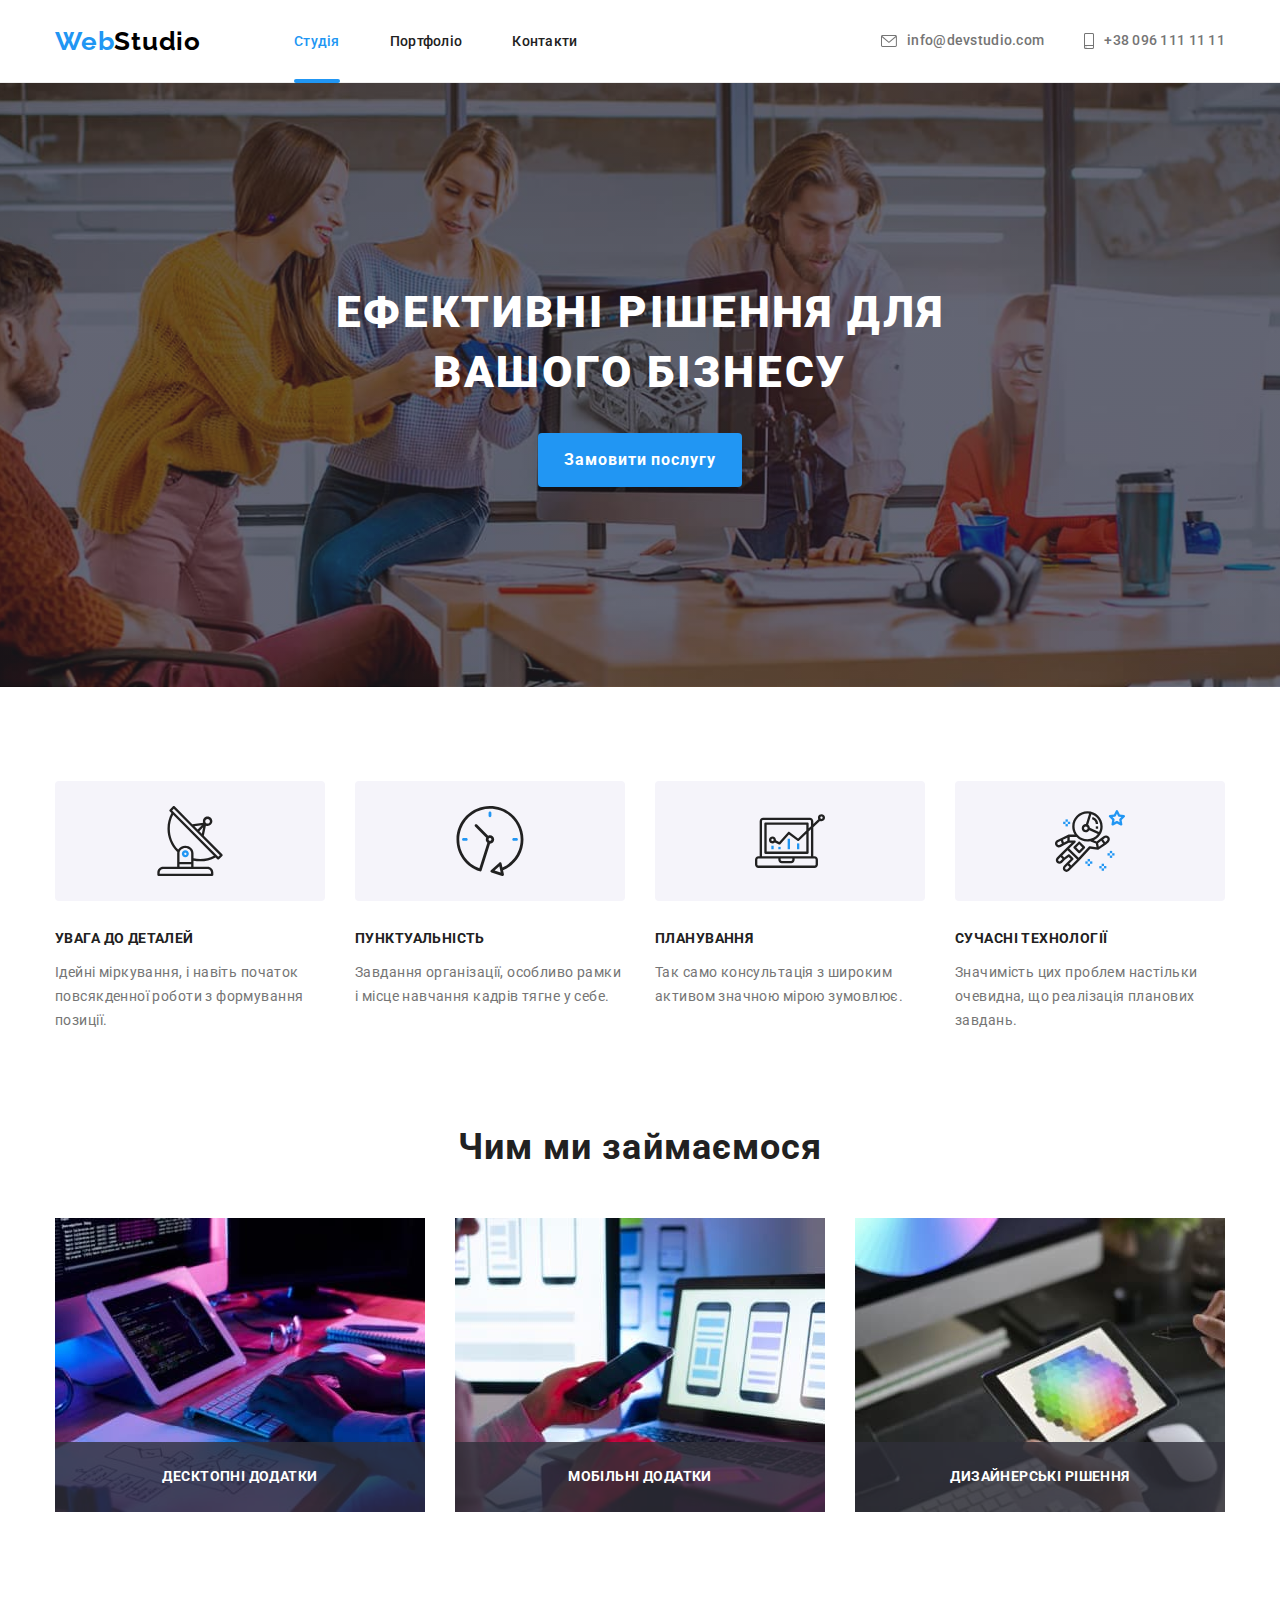
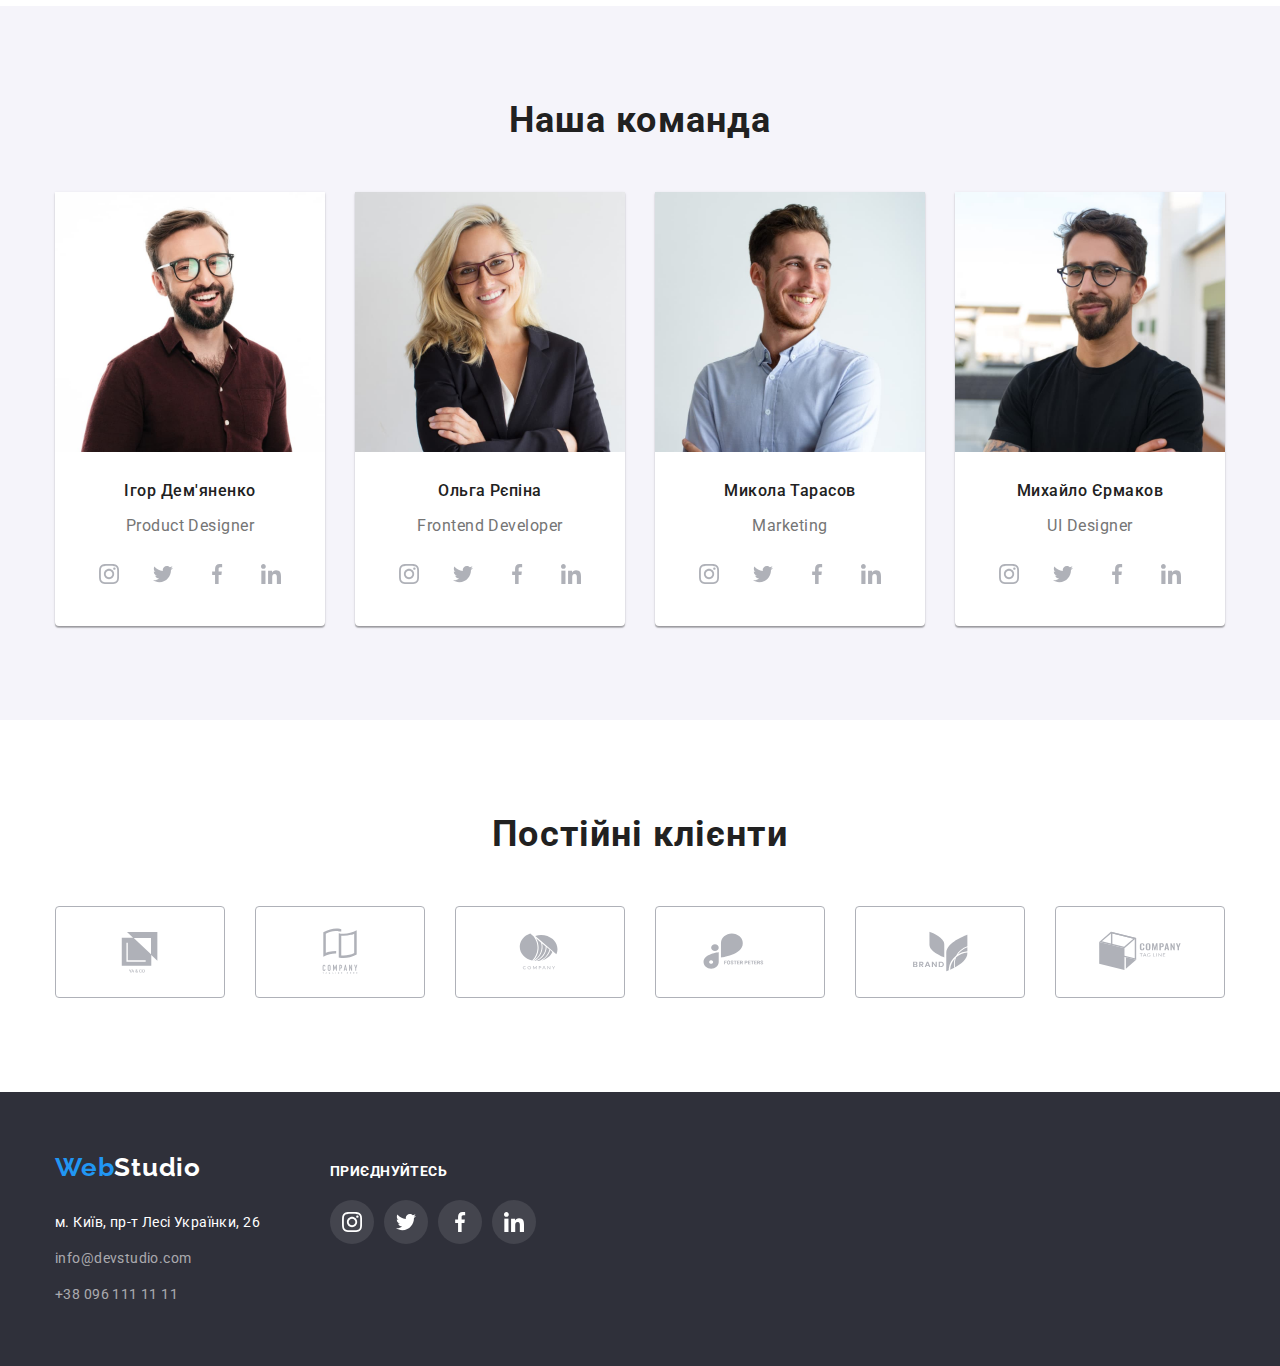
==== index.html @ 1faed6b5 "Initial commit" ====
<!DOCTYPE html>
<html lang="uk">
  <head>
    <meta charset="UTF-8" />
    <meta http-equiv="X-UA-Compatible" content="IE=edge" />
    <meta name="viewport" content="width=device-width, initial-scale=1.0" />
    <title>WebStudio</title>
    <link
      href="https://fonts.googleapis.com/css2?family=Raleway:wght@700&family=Roboto:wght@400;500;700;900&display=swap"
      rel="stylesheet"
    />
    <link
      rel="stylesheet"
      href="https://cdnjs.cloudflare.com/ajax/libs/modern-normalize/1.1.0/modern-normalize.min.css"
    />
    <link rel="stylesheet" href="./css/styles.css" />
  </head>
  <body>
    <!-- Logo -->
    <header class="header">
      <div class="container container-header">
        <a href="./index.html" class="logo-header"
          ><span class="logo-part-header">Web</span>Studio</a
        >
        <nav>
          <ul class="nav-list">
            <li class="nav-item">
              <a class="nav-list-link-current" href="./index.html">Студія</a>
            </li>
            <li class="nav-item">
              <a class="nav-list-link" href="./portfolio.html">Портфоліо</a>
            </li>
            <li class="nav-item">
              <a class="nav-list-link" href="/">Контакти</a>
            </li>
          </ul>
        </nav>
        <ul class="contact-list">
          <li class="contact-address">
            <a href="maito:info@devstudio.com" class="header-contact">
              <svg class="header-icon" width="16" height="12">
                <use href="./images/symbol-defs.svg#icon-envelope"></use>
              </svg>
              info@devstudio.com
            </a>
          </li>
          <li class="contact-address">
            <a href="tel:+380961111111" class="header-contact"
              ><svg class="header-icon" width="10" height="16">
                <use href="./images/symbol-defs.svg#icon-smartphone"></use>
              </svg>
              +38 096 111 11 11
            </a>
          </li>
        </ul>
      </div>
    </header>
    <!--Герой -->
    <main>
      <section class="hero">
        <div class="container container-hero">
          <h1 class="hero-tittle">Ефективні рішення для вашого бізнесу</h1>
          <button type="button" class="btn-primary" data-modal-open>Замовити послугу</button>
          <div class="backdrop is-hidden" data-modal>
            <div class="modal">
              <button data-modal-close class="button-hero-modal">
                <div class="modal-close">
                  <svg class="modal-icon" width="18" height="18">
                    <use href="./images/symbol-defs.svg#icon-close"></use>
                  </svg>
                </div>
              </button>
            </div>
          </div>
        </div>
      </section>
      <!-- Перелік переваг -->
      <section class="section benefits-section">
        <div class="container">
          <h2 class="visually-hidden">Наші переваги</h2>
          <ul class="section-benefits-list">
            <li class="benefits-list">
              <div class="benefits-icons">
                <svg class="benefits-icon" width="70" height="70">
                  <use href="./images/symbol-defs.svg#icon-antenna"></use>
                </svg>
              </div>
              <h3 class="list-tittle">УВАГА ДО ДЕТАЛЕЙ</h3>
              <p class="item-desc">
                Ідейні міркування, і навіть початок повсякденної роботи з
                формування позиції.
              </p>
            </li>
            <li class="benefits-list">
              <div class="benefits-icons">
                <svg class="benefits-icon" width="70" height="70">
                  <use href="./images/symbol-defs.svg#icon-clock"></use>
                </svg>
              </div>
              <h3 class="list-tittle">ПУНКТУАЛЬНІСТЬ</h3>
              <p class="item-desc">
                Завдання організації, особливо рамки і місце навчання кадрів
                тягне у себе.
              </p>
            </li>
            <li class="benefits-list">
              <div class="benefits-icons">
                <svg class="benefits-icon" width="70" height="70">
                  <use href="./images/symbol-defs.svg#icon-diagram"></use>
                </svg>
              </div>
              <h3 class="list-tittle">ПЛАНУВАННЯ</h3>
              <p class="item-desc">
                Так само консультація з широким активом значною мірою зумовлює.
              </p>
            </li>
            <li class="benefits-list">
              <div class="benefits-icons">
                <svg class="benefits-icon" width="70" height="70">
                  <use href="./images/symbol-defs.svg#icon-astronaut"></use>
                </svg>
              </div>
              <h3 class="list-tittle">СУЧАСНІ ТЕХНОЛОГІЇ</h3>
              <p class="item-desc">
                Значимість цих проблем настільки очевидна, що реалізація
                планових завдань.
              </p>
            </li>
          </ul>
        </div>
      </section>
      <!-- Чим займаємось -->
      <section class="section section-work">
        <h3 class="work-tittle">Чим ми займаємося</h3>
        <div class="container">
          <ul class="work-list">
            <li class="work-img">
              <div class="work-thumb">
                <img
                src="./images/section2/office.jpg"
                alt="крупним планом зображення програміста, який працює на робочому столі в офісі"
                width="370"/>
                <p class="work-paragraph">ДЕСКТОПНІ ДОДАТКИ</p>
              </div>
            </li>
            <li class="work-img">
              <div class="work-thumb">
                <img
                src="./images/section2/web_interface.jpg"
                alt="дизайнери веб-інтерфейсу розробляють програми для смартфонів"
                width="370"
              />
              <p class="work-paragraph">МОБІЛЬНІ ДОДАТКИ</p>
              </div>
            </li>
            <li class="work-img">
              <div class="work-thumb">
                <img
                src="./images/section2/web_design.jpg"
                alt="творчий художник веб-дизайн із робочим графічним планшетом із вибором кольорів"
                width="370"
              />
              <p class="work-paragraph">ДИЗАЙНЕРСЬКІ РІШЕННЯ</p>
              </div>
            </li>
          </ul>
        </div>
      </section>
      <!-- Команда робітників -->
      <section class="section teams">
        <h2 class="teams-tittle">Наша команда</h2>
        <div class="container">
          <ul class="teams-list">
            <li class="teams-card">
              <img
                src="./images/section3/product_designer.jpg"
                alt="Ігор Дем'яненко"
                width="270"
              />
              <div class="card-bottom">
                <h3 class="teams-item">Ігор Дем'яненко</h3>
                <p class="team-desc">Product Designer</p>
                <ul class="team-social-list">
                  <li class="team-social-item">
                    <a href="#" class="team-link">
                      <svg class="team-icon" width="20" height="20">
                        <use
                          href="./images/symbol-defs.svg#icon-instagram"
                        ></use>
                      </svg>
                    </a>
                  </li>
                  <li class="team-social-item">
                    <a href="#" class="team-link">
                      <svg class="team-icon" width="20" height="20">
                        <use href="./images/symbol-defs.svg#icon-twitter"></use>
                      </svg>
                    </a>
                  </li>
                  <li class="team-social-item">
                    <a href="#" class="team-link">
                      <svg class="team-icon" width="20" height="20">
                        <use
                          href="./images/symbol-defs.svg#icon-facebook"
                        ></use>
                      </svg>
                    </a>
                  </li>
                  <li class="team-social-item">
                    <a href="#" class="team-link">
                      <svg class="team-icon" width="20" height="20">
                        <use
                          href="./images/symbol-defs.svg#icon-linkedin"
                        ></use>
                      </svg>
                    </a>
                  </li>
                </ul>
              </div>
            </li>
            <li class="teams-card">
              <img
                src="./images/section3/frontend_developer.jpg"
                alt="Ольга Рєпіна"
                width="270"
              />
              <div class="card-bottom">
                <h3 class="teams-item">Ольга Рєпіна</h3>
                <p class="team-desc">Frontend Developer</p>
                <ul class="team-social-list">
                  <li class="team-social-item">
                    <a href="#" class="team-link">
                      <svg class="team-icon" width="20" height="20">
                        <use
                          href="./images/symbol-defs.svg#icon-instagram"
                        ></use>
                      </svg>
                    </a>
                  </li>
                  <li class="team-social-item">
                    <a href="#" class="team-link">
                      <svg class="team-icon" width="20" height="20">
                        <use href="./images/symbol-defs.svg#icon-twitter"></use>
                      </svg>
                    </a>
                  </li>
                  <li class="team-social-item">
                    <a href="#" class="team-link">
                      <svg class="team-icon" width="20" height="20">
                        <use
                          href="./images/symbol-defs.svg#icon-facebook"
                        ></use>
                      </svg>
                    </a>
                  </li>
                  <li class="team-social-item">
                    <a href="#" class="team-link">
                      <svg class="team-icon" width="20" height="20">
                        <use
                          href="./images/symbol-defs.svg#icon-linkedin"
                        ></use>
                      </svg>
                    </a>
                  </li>
                </ul>
              </div>
            </li>
            <li class="teams-card">
              <img
                src="./images/section3/marketing.jpg"
                alt="Микола Тарасов"
                width="270"
              />
              <div class="card-bottom">
                <h3 class="teams-item">Микола Тарасов</h3>
                <p class="team-desc">Marketing</p>
                <ul class="team-social-list">
                  <li class="team-social-item">
                    <a href="#" class="team-link">
                      <svg class="team-icon" width="20" height="20">
                        <use
                          href="./images/symbol-defs.svg#icon-instagram"
                        ></use>
                      </svg>
                    </a>
                  </li>
                  <li class="team-social-item">
                    <a href="#" class="team-link">
                      <svg class="team-icon" width="20" height="20">
                        <use href="./images/symbol-defs.svg#icon-twitter"></use>
                      </svg>
                    </a>
                  </li>
                  <li class="team-social-item">
                    <a href="#" class="team-link">
                      <svg class="team-icon" width="20" height="20">
                        <use
                          href="./images/symbol-defs.svg#icon-facebook"
                        ></use>
                      </svg>
                    </a>
                  </li>
                  <li class="team-social-item">
                    <a href="#" class="team-link">
                      <svg class="team-icon" width="20" height="20">
                        <use
                          href="./images/symbol-defs.svg#icon-linkedin"
                        ></use>
                      </svg>
                    </a>
                  </li>
                </ul>
              </div>
            </li>
            <li class="teams-card">
              <img
                src="./images/section3/ui_designer.jpg"
                alt="Михайло Єрмаков"
                width="270"
              />
              <div class="card-bottom">
                <h3 class="teams-item">Михайло Єрмаков</h3>
                <p class="team-desc">UI Designer</p>
                <ul class="team-social-list">
                  <li class="team-social-item">
                    <a href="#" class="team-link">
                      <svg class="team-icon" width="20" height="20">
                        <use
                          href="./images/symbol-defs.svg#icon-instagram"
                        ></use>
                      </svg>
                    </a>
                  </li>
                  <li class="team-social-item">
                    <a href="#" class="team-link">
                      <svg class="team-icon" width="20" height="20">
                        <use href="./images/symbol-defs.svg#icon-twitter"></use>
                      </svg>
                    </a>
                  </li>
                  <li class="team-social-item">
                    <a href="#" class="team-link">
                      <svg class="team-icon" width="20" height="20">
                        <use
                          href="./images/symbol-defs.svg#icon-facebook"
                        ></use>
                      </svg>
                    </a>
                  </li>
                  <li class="team-social-item">
                    <a href="#" class="team-link">
                      <svg class="team-icon" width="20" height="20">
                        <use
                          href="./images/symbol-defs.svg#icon-linkedin"
                        ></use>
                      </svg>
                    </a>
                  </li>
                </ul>
              </div>
            </li>
          </ul>
        </div>
      </section>
      <section class="section client">
        <div class="container">
          <h2 class="client-tittle">Постійні клієнти</h2>
          <ul class="client-list">
            <li class="client-item">
              <a href="#" class="client-link">
                <svg class="client-icon" width="170" height="92">
                  <use href="./images/symbol-defs.svg#icon-yaco"></use>
                </svg>
              </a>
            </li>
            <li class="client-item">
              <a href="#" class="client-link">
                <svg class="client-icon" width="170" height="92">
                  <use href="./images/symbol-defs.svg#icon-tagline"></use>
                </svg>
              </a>
            </li>
            <li class="client-item">
              <a href="#" class="client-link">
                <svg class="client-icon" width="170" height="92">
                  <use href="./images/symbol-defs.svg#icon-companeball"></use>
                </svg>
              </a>
            </li>
            <li class="client-item">
              <a href="#" class="client-link">
                <svg class="client-icon" width="170" height="92">
                  <use href="./images/symbol-defs.svg#icon-foster"></use>
                </svg>
              </a>
            </li>
            <li class="client-item">
              <a href="#" class="client-link">
                <svg class="client-icon" width="170" height="92">
                  <use href="./images/symbol-defs.svg#icon-brand"></use>
                </svg>
              </a>
            </li>
            <li class="client-item">
              <a href="#" class="client-link">
                <svg class="client-icon" width="170" height="92">
                  <use href="./images/symbol-defs.svg#icon-companytag"></use>
                </svg>
              </a>
            </li>
          </ul>
        </div>
      </section>
    </main>
    <!-- Контактна інформація -->
    <footer class="footer">
      <div class="container container-footer">
        <div class="contact">
          <a href="./index.html" class="logo-footer"
            ><span class="logo-part-footer">Web</span>Studio</a
          >
          <address class="address-footer">
            <ul class="footer-list">
              <li class="footer-item">
                <a
                  href="https://goo.gl/maps/CPtrU1FHBa2aNyZL9"
                  target="_blank"
                  rel="noopener noreferrer nofollo"
                  class="footer-address"
                  >м. Київ, пр-т Лесі Українки, 26</a
                >
              </li>
              <li class="footer-item">
                <a href="maito:info@devstudio.com" class="footer-contact"
                  >info@devstudio.com</a
                >
              </li>
              <li class="footer-item">
                <a href="tel:+380961111111" class="footer-contact"
                  >+38 096 111 11 11</a
                >
              </li>
            </ul>
          </address>
        </div>
        <div class="address">
          <p class="address-tittle">Приєднуйтесь</p>
          <ul class="address-social-list">
            <li class="address-social-item">
              <a href="#" class="address-link">
                <svg class="address-icon" width="20" height="20">
                  <use href="./images/symbol-defs.svg#icon-instagram"></use>
                </svg>
              </a>
            </li>
            <li class="address-social-item">
              <a href="#" class="address-link">
                <svg class="address-icon" width="20" height="20">
                  <use href="./images/symbol-defs.svg#icon-twitter"></use>
                </svg>
              </a>
            </li>
            <li class="address-social-item">
              <a href="#" class="address-link">
                <svg class="address-icon" width="20" height="20">
                  <use href="./images/symbol-defs.svg#icon-facebook"></use>
                </svg>
              </a>
            </li>
            <li class="address-social-item">
              <a href="#" class="address-link">
                <svg class="address-icon" width="20" height="20">
                  <use href="./images/symbol-defs.svg#icon-linkedin"></use>
                </svg>
              </a>
            </li>
          </ul>
        </div>
      </div>
    </footer>
    <script src="./js/modal.js"></script>
  </body>
</html>

<!-- <div class="team-social">
  <ul class="social-list">
    <li class="social-item">
      <a href="#" class="social-link">
        <svg class="social-icon" width="20" height="20">
          <use href="./images/symbol-defs.svg"></use>
        </svg>
      </a> 
    </li>
  </ul>
</div> -->
---- css/styles.css ----
:root {
    --primary-text-color: #757575;
    --tittle-text-color:  #212121;
    --accent-color:  #2196F3;
    --primary-color: #F5F4FA;
    --primary-background-color:#FFFFFF; 
    --secondary-background-color: #2F303A;
    --color-text-action: #FFFFFF;
    --black-color: #000000;
    --font-family: inherit;
    --text-color-rjb: rgba(255, 255, 255, 0.6);
    --border-color: 1px solid #EEEEEE;
    --color-icon: #AFB1B8;
}

body{
    font-family: 'Roboto', sans-serif;
    color: var(--primary-text-color);
    background-color: var(--primary-background-color);
}
.container {
    width: 1200px;
    padding-left: 15px;
    padding-right: 15px;
    margin-left: auto;
    margin-right: auto;
}
/* Обнуляння */
h1,
h2,
h3,
h4,
h5,
h6,
p {
    margin-top: 0;
}

ul {
    list-style: none;
    padding-left: 0;
    margin: 0;
}
.nav-list-link,
.nav-list-link-current {
    text-decoration: none;
    color: inherit;
}
img {
    display: block;
    max-width: 100%;
    height: auto;
}
address{
    font-style: normal;
}
/* -------- */

.section-list,
.work-list,
.teams-list,
.footer-list,
.nav-item,
.contact-list,
.filter-list,
.section-project{
    list-style-type: none;
}
.section {
    padding-top: 94px;
    padding-bottom: 94px;
}

/* Header */
.header {
    border-bottom: var(--border-color);
}
.container-header{
    display: flex;
    align-items: center;
}
.logo-header {
    color: var(--black-color);
    font-family: 'Raleway', sans-serif;
    text-decoration: none;
    font-weight: 700;
    font-size: 26px;
    line-height: 1.19;
    letter-spacing: 0.03em;
    margin-right: 93px;
}

.logo-part-header{
    color: var(--accent-color);
}

.nav-item {
    position: relative;
    margin-left: 50px;
    padding-top: 32px;
    padding-bottom: 32px;
}
.nav-list-link-current{
    
    color: var(--accent-color);
    font-weight: 500;
    font-size: 14px;
    line-height: 1.14;
    letter-spacing: 0.02em;
    padding-top: 32px;
    padding-bottom: 32px;

}
.nav-list-link-current::after {
    content: '';
    position: absolute;
    left: 0;
    bottom: 0;
    width: 100%;
    height: 4px;
    border-radius: 2px;
    background-color: var(--accent-color);
    bottom: -1px;
}
.nav-list-link{
    color: var(--tittle-text-color);
    font-weight: 500;
    font-size: 14px;
    line-height: 1.14;
    letter-spacing: 0.02em;
    transition-property: opacity, color;
    transition-duration: 250ms;
    transition-timing-function: cubic-bezier(0.4, 0, 0.2, 1);;
    padding-top: 32px;
    padding-bottom: 32px;
    
}
.nav-list-link::after {
    content: '';
    position: absolute;
    left: 0;
    bottom: 0;
    opacity: 0;
    display: flex;
    width: 100%;
    height: 4px;
    background-color: var(--accent-color);
    border-radius: 2px;
    bottom: -1px;
    transition-property: opacity, color;
    transition-duration: 250ms;
    transition-timing-function: cubic-bezier(0.4, 0, 0.2, 1);;
}

.nav-list-link:hover::after {
    opacity: 1;
}
.nav-list{
    display: flex; 
}
.nav-list .nav-item:first-child {
    margin-left: 0px;
}

.header-contact{
    display: flex;
    align-items: center;
    gap: 10px;
    color: var(--primary-text-color);
    fill: var(--primary-text-color);
    font-weight: 500;
    font-size: 14px;
    line-height: 1.14;
    letter-spacing: 0.02em;
    text-decoration: none;
    margin-left: auto;
    transition-property: fill, color;
    transition-duration: 250ms;
    transition-timing-function: cubic-bezier(0.4, 0, 0.2, 1);;
}
.header-contact:hover,
.header-contact:focus,
.header-contact .header-icon:hover,
.header-contact .header-icon:focus {
    color: var(--accent-color);
    fill: var(--accent-color);
}


.contact-list {
    display: flex;
    padding: 0;
    margin-left: auto;
}
.contact-address {
    margin-left: 40px;
}
.contact-address:first-child{
    margin-left: 0;
}


 /* Hover/Focus */
.button-desc:hover,
.button-desc:focus,
.btn-primary:hover,
.btn-primary:focus {
    background-color: var(--accent-color);
    color: var(--color-text-action);
    border-color: transparent;
}
.btn-primary:hover,
.btn-primary:focus {
    background-color: #188CE8;
}
.nav-list-link:hover,
.footer-contact:hover,
.footer-address:hover,
.nav-list-link:focus,
.footer-contact:focus,
.footer-address:focus{
    color: var(--accent-color);
}



/* HERO */
.hero{
    background-color: rgba(47, 48, 58, 0.4);;
    max-width: 1600px;
    margin-left: auto;
    margin-right: auto;
    background-image: linear-gradient(
        to right,
         rgba(47, 48, 58, 0.4),
         rgba(47, 48, 58, 0.4)
         ),
         url(../images/hero.jpg);
    background-repeat: no-repeat;
    background-size: cover;
    background-position: center;
    padding-top: 200px;
    padding-bottom: 200px;
}

.container-hero {
    text-align: center;

}
.hero-tittle {
    color: var(--color-text-action);
    font-weight: 900;
    font-size: 44px;
    line-height: 1.36;
    letter-spacing: 0.06em;
    text-align: center;
    text-transform: uppercase;
    max-width: 696px;
    margin: 0 auto;
    margin-bottom: 30px;
}

/* MODAL */

.backdrop.is-hidden {
    visibility: hidden;
    opacity: 0;
    pointer-events: none;
}
.backdrop{
    position: fixed;
    visibility: inherit;
    opacity: 1;
    top: 0;
    left: 0;
    width: 100%;
    height: 100%;
    background-color: rgba(0, 0, 0, 0.2);
    z-index: 1;
    transition-property: visibility, opacity, scale;
    transition-duration: 250ms;
    transition-timing-function: cubic-bezier(0.4, 0, 0.2, 1);
}
.backdrop.is-hidden .modal {
    transform: translate(-50%, -50%) scale(0.9);
}

.modal {
    position: absolute;
    top: 50%;
    left: 50%;
    transform: translate(-50%, -50%) scale(1);
    transition-property: visibility, opacity, scale; 
    transition-duration: 250ms;
    transition-timing-function: cubic-bezier(0.4, 0, 0.2, 1);;
    min-height: 581px;
    min-width: 528px;
    background-color: #FFFFFF;
}

.modal-close {
    display: flex;
    align-items: center;
}
.button-hero-modal {
    position: absolute;
    border: 1px solid rgba(0, 0, 0, 0.1);
    border-radius: 50%;
    width: 30px;
    height: 30px;
    background-color: var(--primary-background-color);
    top: 8px;
    right: 8px;
}
.button-hero-modal:hover,
.button-hero-modal:focus {
    cursor: pointer;
}
.modal-icon {
    fill: var(--black-color);
}

/* Button */

.btn-primary{
    background-color: var(--accent-color);
    color: var(--color-text-action);
    border-color: transparent;
    border-radius: 4px;
    font-family: inherit;
    font-weight: 700;
    font-size: 16px;
    line-height: 1.87;
    letter-spacing: 0.06em;
    text-align: center;
    cursor: pointer;
    padding: 10px 24px;
    min-width: 200px;
    transition-property: color, background-color, box-shadow;
    transition-duration: 250ms;
    transition-timing-function: cubic-bezier(0.4, 0, 0.2, 1);;
    box-shadow: 0px 4px 4px rgba(0, 0, 0, 0.15);
    
}
.button {
    display: inline-block;
    padding: 6px 22px;
}
.button-desc{
    background-color: var(--primary-color);
    color: var(--tittle-text-color);
    border-color: transparent;
    border-radius: 4px;
    font-family: inherit;
    font-size: 16px;
    font-weight: 500;
    line-height: 1.62;
    letter-spacing: 0.03em;
    text-align: center;
    cursor: pointer;
    transition-property: color, background-color, box-shadow;
    transition-duration: 250ms;
    transition-timing-function: cubic-bezier(0.4, 0, 0.2, 1);;

}
.button-desc-current{
    background-color: var(--accent-color);
    color: var(--color-text-action);
    border-color: transparent;
    border-radius: 4px;
    font-family: inherit;
    font-size: 16px;
    font-weight: 500;
    line-height: 1.62;
    letter-spacing: 0.03em;
    text-align: center;
    cursor: pointer;
    transition-property: color, background-color, box-shadow;
    transition-duration: 250ms;
    transition-timing-function: cubic-bezier(0.4, 0, 0.2, 1);;
    box-shadow: 0px 3px 1px rgba(0, 0, 0, 0.1), 0px 1px 2px rgba(0, 0, 0, 0.08), 0px 2px 2px rgba(0, 0, 0, 0.12);
}
.button-desc:hover,
.button-desc:focus {
    box-shadow: 0px 3px 1px rgba(0, 0, 0, 0.1), 0px 1px 2px rgba(0, 0, 0, 0.08), 0px 2px 2px rgba(0, 0, 0, 0.12);
}

.visually-hidden {
    position: absolute;
    white-space: nowrap;
    width: 1px;
    height: 1px;
    overflow: hidden;
    border: 0;
    padding: 0;
    clip: rect(0 0 0 0);
    clip-path: inset(50%);
    margin: -1px;
}

/* Studio */

.benefits-icons {
    background-color: var(--primary-color);
    width: 270px;
    height: 120px;
    margin-bottom: 30px;
    border-radius: 4px;
}
.benefits-icons {
   display: flex;
   justify-content: center;
   align-items: center;
}
.section-benefits-list {
    display: flex;
    justify-content: space-between;
}
.section-benefits-list .benefits-list:not(:last-child) {
    margin-right: 30px;
}
.benefits-list {
    width: 270px;
}


.work-thumb {
    position: relative;
}
.work-paragraph {
    position: absolute;
    color: var(--color-text-action);
    font-weight: 700;
    font-size: 14px;
    line-height: 1.14;
    text-align: center;
    letter-spacing: 0.03em;
    text-transform: uppercase;
    font-family: inherit;
    margin: 0;
    left: 0;
    bottom: 0;
    width: 100%;
    height: 70px;
    background-color: rgba(47, 48, 58, 0.8);
    padding-top: 27px;
    padding-bottom: 27px;
}
.list-tittle {
    color: var(--tittle-text-color);
    font-size: 14px;
    font-weight: 700;
    line-height: 1.14;
    letter-spacing: 0.03em;
    text-align: left;
    text-transform: uppercase;
    font-family: inherit;
}
.item-desc {
    font-size: 14px;
    line-height: 1.71;
    letter-spacing: 0.03em;
    text-align: left;
    margin-bottom: 0;
}
.teams {
    background-color: var(--primary-color);
}
.section-work {
    padding-top: 0;
}
.work-list {
    display: flex;
}
.work-img,
.teams-card{
    margin-right: 30px;
}
.work-list .work-img:last-child,
.teams-list .teams-card:last-child {
    margin-right: 0;
}
.work-tittle,
.teams-tittle{
    margin-bottom: 50px;
}
.work-tittle, 
.teams-tittle,
.client-tittle {
    color: var(--tittle-text-color);
    font-size: 36px;
    font-weight: 700;
    line-height: 1.16;
    letter-spacing: 0.03em;
    text-align: center;
    font-family: inherit;
}
.teams-list {
    display: flex;
}

.teams-card {
    background-color: var(--primary-background-color);
    box-shadow: 0px 1px 3px rgba(0, 0, 0, 0.12), 0px 1px 1px rgba(0, 0, 0, 0.14), 0px 2px 1px rgba(0, 0, 0, 0.2);
    border-radius: 0px 0px 4px 4px;
}
.card-bottom {
    padding-top: 30px;
    padding-bottom: 30px;
}
.teams-item {
    color: var(--tittle-text-color);
    font-size: 16px;
    font-weight: 500;
    line-height: 1.18;
    letter-spacing: 0.03em;
    text-align: center;
    text-transform: capitalize;
}
.team-desc {
    font-size: 16px;
    line-height: 1.18;
    letter-spacing: 0.03em;
    text-align: center;
    text-transform: capitalize;
    margin-bottom: 16px;
}
.team-social-list {
    display: flex;
    align-items: center;
    justify-content: center;
    gap: 10px;
    padding-top: 0;
}
.team-social-item {
    width: 44px;
    height: 44px;
}
.team-link {
    display: flex;
    align-items: center;
    justify-content: center;
    width: 100%;
    height: 100%;
    background-color: var(--primary-background-color);
    fill: var(--color-icon);
    border-radius: 50%;
    transition-property: background-color, fill;
    transition-duration: 250ms;
    transition-timing-function: cubic-bezier(0.4, 0, 0.2, 1);
}
.team-link:hover,
.team-link:focus {
    background-color: var(--accent-color);
    fill: var(--color-text-action);
}

/* Clients */
.client-list {
    display: flex;
    gap: 30px;
    margin-top: 50px;
}
.client-item{
    flex-basis: calc((100%-5*30px)/6);
}
.client-link {
    display: flex;
    border: 1px solid var(--color-icon);
    border-radius: 4px;
    fill: var(--color-icon);
    justify-content: center;
    align-items: center;
    width: 170px;
    height: 92px;
    transition-property: fill, border-color;
    transition-duration: 250ms;
    transition-timing-function: cubic-bezier(0.4, 0, 0.2, 1);;
}

.client-link:hover,
.client-link:focus {
    fill: var(--accent-color);
    border-color: var(--accent-color);
}

/* Portfolio */
.filter-list {
    display: flex;
    justify-content: center;
    margin-bottom: 50px;
}
.filter-list .filter-item + .filter-item {
    margin-left: 8px;
}

.project {
    display: flex;
    flex-wrap: wrap;
}
.project-card {
    background-color: var(--primary-background-color);
    flex-basis: 370px;
    margin-right: 30px;
    margin-bottom: 30px;
}

.project-card:nth-child(3n) {
    margin-right: 0;
}
.project-card:nth-last-child(-n + 3) {
    margin-bottom: 0;
}
.project-link {
    display: block;
    text-decoration: none;
    transition-property: color, shadow;
    transition-duration: 250ms;
    transition-timing-function: cubic-bezier(0.4, 0, 0.2, 1);;
}
.project-link:hover,
.project-link:focus {
    box-shadow: 0px 1px 1px rgba(0, 0, 0, 0.12), 0px 4px 4px rgba(0, 0, 0, 0.06), 1px 4px 6px rgba(0, 0, 0, 0.16);
}
.project-thumb {
    position: relative;
    overflow: hidden;
}

.project-overlay {
    position: absolute;
    top: 0;
    left: 0;
    width: 100%;
    height: 100%;
    color: var(--color-text-action);
    padding: 63px 24px;
    font-weight: 400;
    font-size: 18px;
    line-height: 1.55;
    letter-spacing: 0.03em;
    background-color: rgba(33, 150, 243, 0.9);
    transform: translateY(100%);
    transition-property: transform;
    transition-duration: 250ms;
    transition-timing-function: cubic-bezier(0.4, 0, 0.2, 1);
}
.project-link:hover .project-overlay {
    transform: translateY(0);
}
.project-tittle {
    color: var(--tittle-text-color);
    font-size: 18px;
    font-weight: 700;
    line-height: 2;
    letter-spacing: 0.06em;
    text-align: left;
    font-style: normal;
    text-decoration: none;
    margin-bottom: 4px;
}
.project-paragraph {
    color: var(--primary-text-color);
    font-size: 16px;
    font-weight: 400;
    line-height: 1.87;
    letter-spacing: 0.03em;
    text-align: left;
    margin-bottom: 0;
}
.project-text {
    padding: 20px 24px 20px 24px;
    border-right: var(--border-color);
    border-bottom: var(--border-color);
    border-left: var(--border-color);
}

/* Footer studio + Footer portfolio */
.footer {
    background-color: var(--secondary-background-color);
    padding-top: 60px;
    padding-bottom: 60px;
}

.container-footer {
    display: flex;
    align-items: baseline;
}
.address {
    margin-left: 70px;
}
.address-footer {
    margin-top: 28px;
}
.footer-item:not(:last-child) {
    margin-bottom: 12px;
}
.logo-footer{
    color: var(--color-text-action);
    font-family: 'Raleway', sans-serif;
    text-decoration: none;
    font-weight: 700;
    font-size: 26px;
    line-height: 1.19;
    letter-spacing: 0.03em;
}
.logo-part-footer{
    color: var(--accent-color);
}

.footer-contact,
.footer-address {
    text-decoration: none;
    transition-property: color;
    transition-duration: 250ms;
    transition-timing-function: cubic-bezier(0.4, 0, 0.2, 1);;
}
.footer-contact{
    color: rgba(255, 255, 255, 0.6);
    font-size: 14px;
    line-height: 1.71;
    letter-spacing: 0.03em;
    text-align: left;
    font-style: normal;
}
.footer-address {
    color: var(--color-text-action);
    font-size: 14px;
    line-height: 1.71;
    letter-spacing: 0.03em;
    text-align: left;
    font-style: normal;
}

.address-social-list {
    display: flex;
    gap: 10px;
    margin-top: 20px;
}
.address-social-item {
    width: 44px;
    height: 44px;
}
.address-link {
    display: flex;
    align-items: center;
    justify-content: center;
    width: 100%;
    height: 100%;
    background-color: rgba(255, 255, 255, 0.1);
    fill: var(--color-text-action);
    border-radius: 50%;
    transition-property: background-color, fill;
    transition-duration: 250ms;
    transition-timing-function: cubic-bezier(0.4, 0, 0.2, 1);;
}
.address-link:hover,
.address-link:focus {
    background-color: var(--accent-color);
    fill: var(--color-text-action);
}

.address-tittle {
    color: var(--color-text-action);
    font-weight: 700;
    font-size: 14px;
    line-height: 1.14;
    letter-spacing: 0.03em;
    text-transform: uppercase;
}
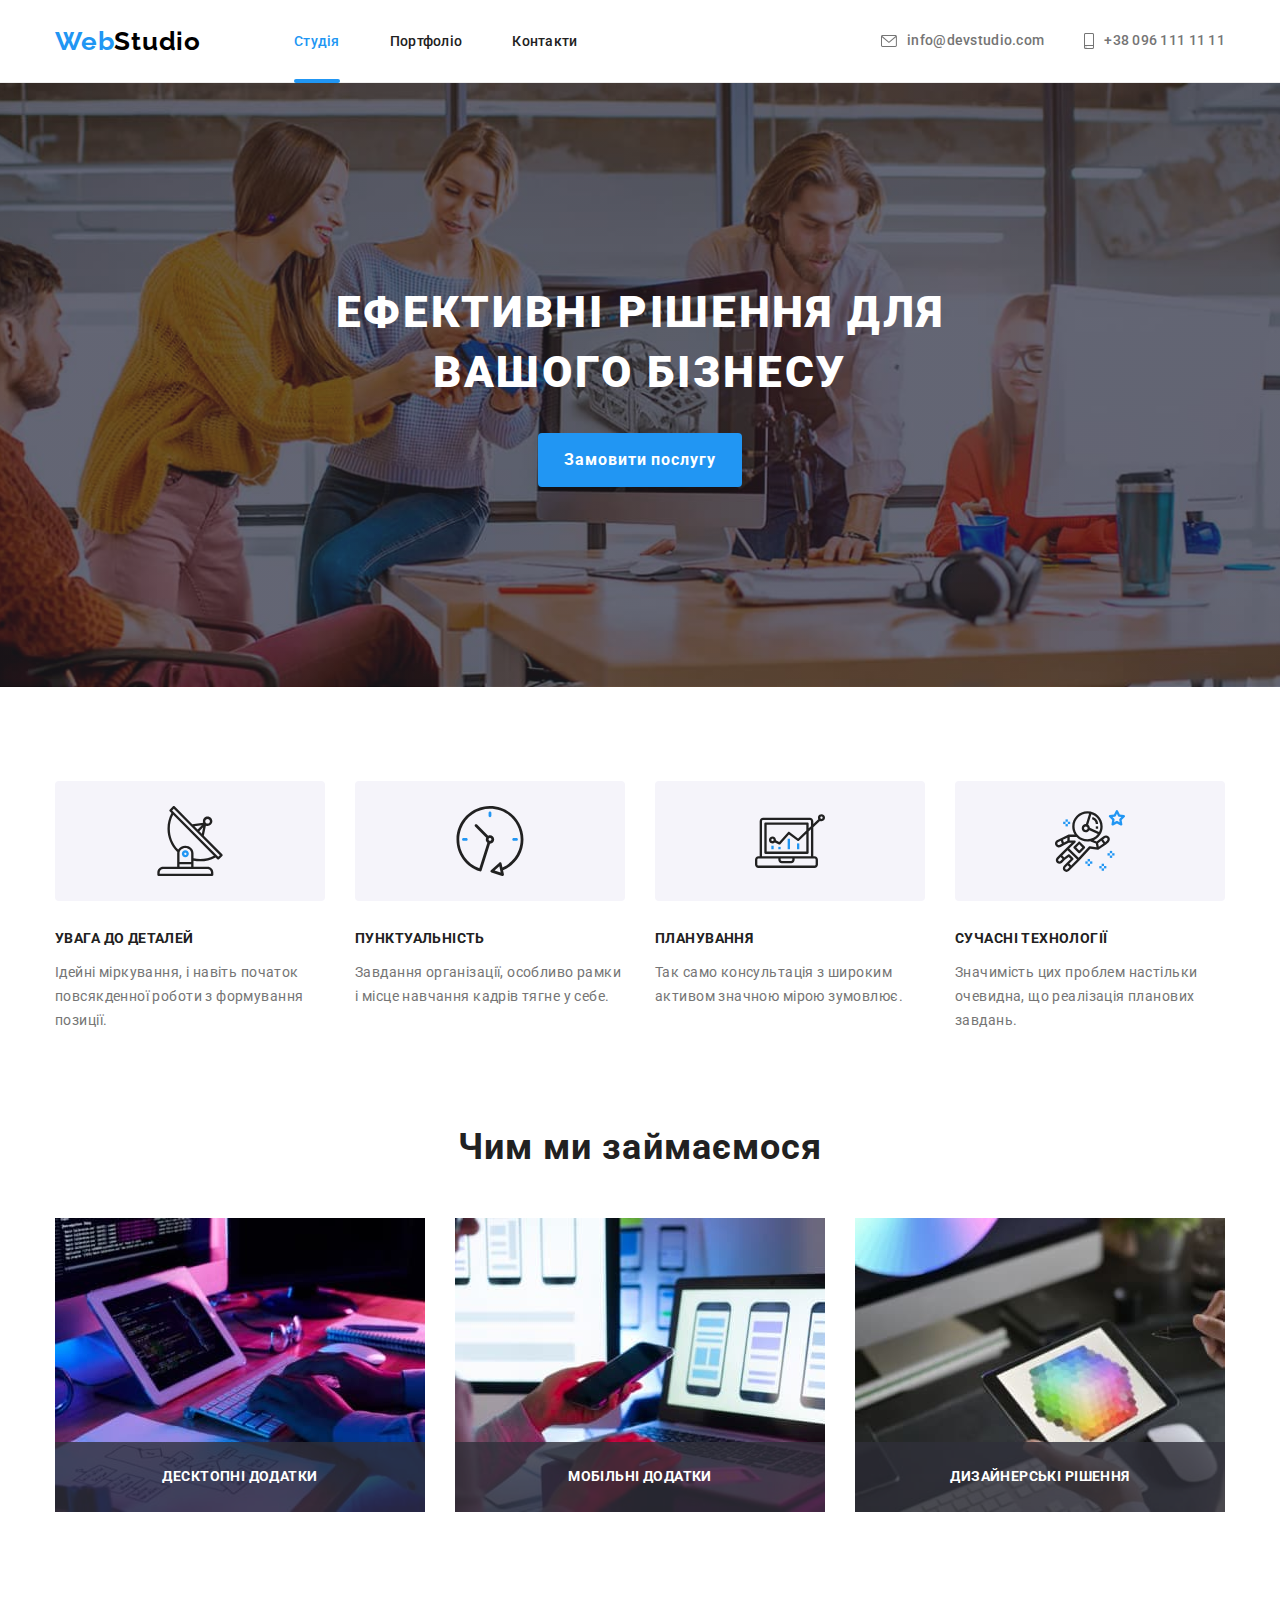
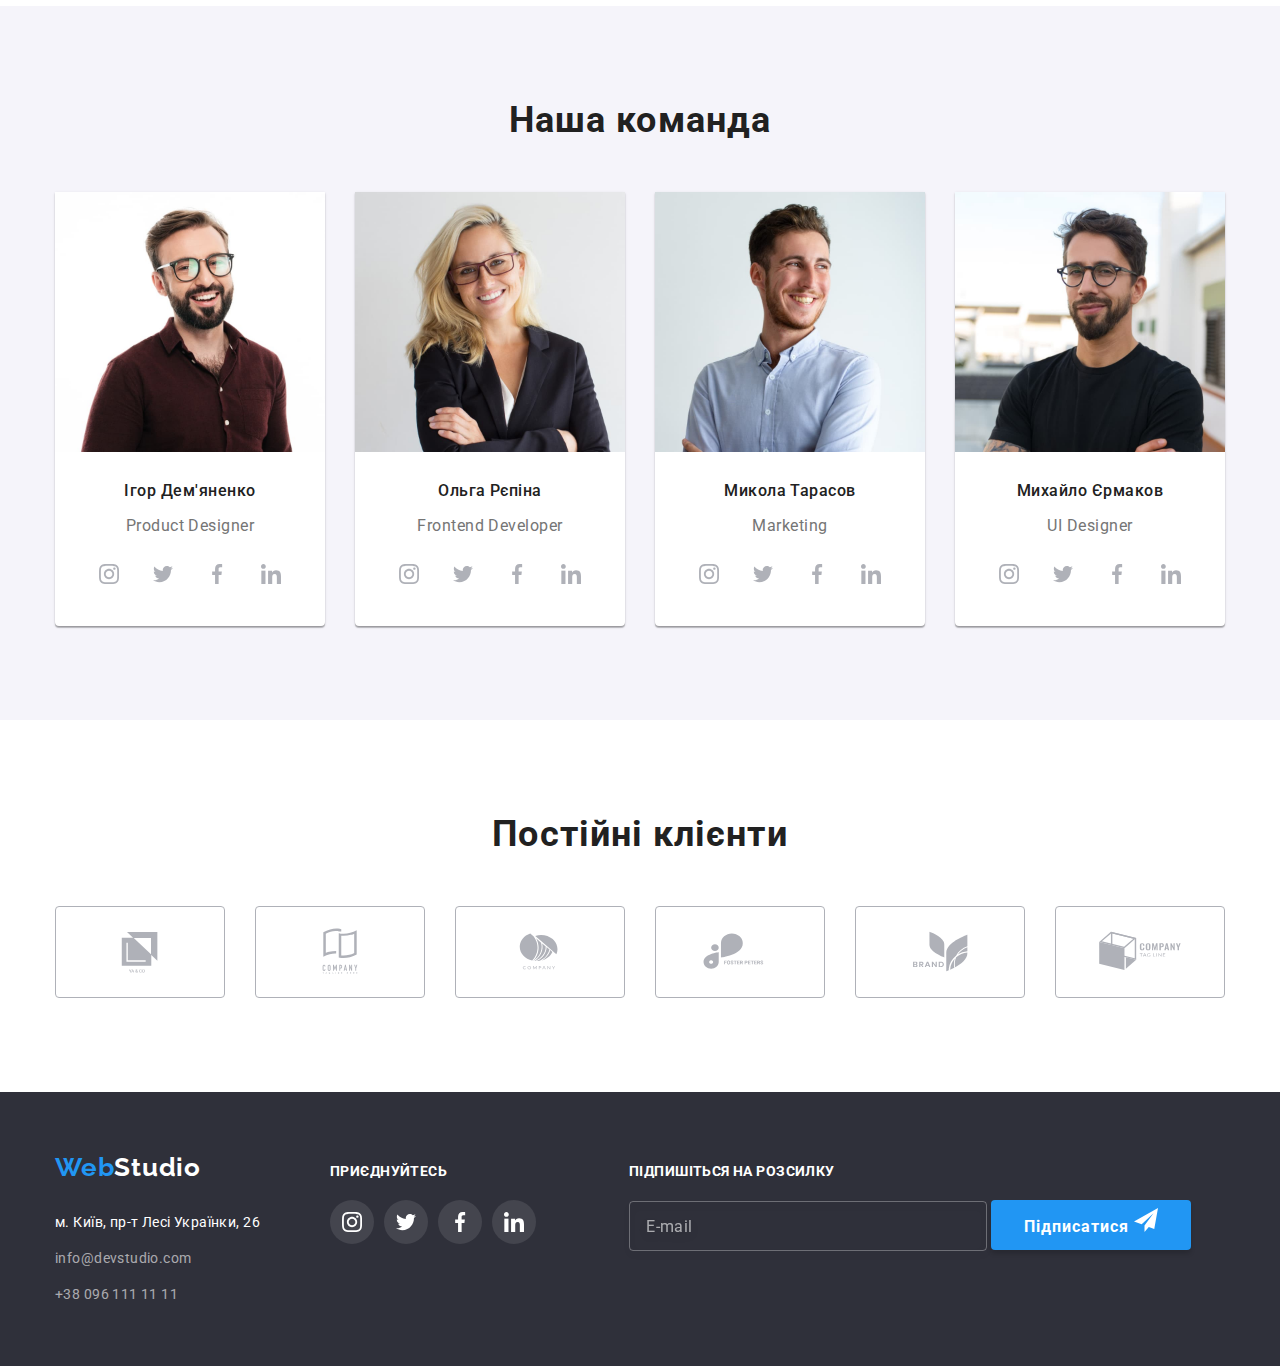
==== commit 7b0773d2: "footer" ====
--- a/index.html
+++ b/index.html
@@ -476,20 +476,22 @@
             </li>
           </ul>
         </div>
+        <div>
+          <form class="form-input">
+            <p class="input-tittle">Підпишіться на розсилку</p>
+            <div class="mail-input">
+              <input type="email" name="mail" id="mail" placeholder="E-mail">
+              <button type="submit" class="footer-input">Підписатися
+                <svg class="input-icon" width="24" height="24">
+                  <use href="./images/symbol-defs.svg#icon-send"></use>
+                </svg>
+              </button>
+            </div>
+          </form>
+        </div>
       </div>
     </footer>
     <script src="./js/modal.js"></script>
   </body>
 </html>
 
-<!-- <div class="team-social">
-  <ul class="social-list">
-    <li class="social-item">
-      <a href="#" class="social-link">
-        <svg class="social-icon" width="20" height="20">
-          <use href="./images/symbol-defs.svg"></use>
-        </svg>
-      </a> 
-    </li>
-  </ul>
-</div> -->
--- a/css/styles.css
+++ b/css/styles.css
@@ -210,7 +210,9 @@
     border-color: transparent;
 }
 .btn-primary:hover,
-.btn-primary:focus {
+.btn-primary:focus,
+.footer-input:hover,
+.footer-input:focus {
     background-color: #188CE8;
 }
 .nav-list-link:hover,
@@ -768,3 +770,56 @@
     letter-spacing: 0.03em;
     text-transform: uppercase;
 }
+.form-input {
+    margin-left: 93px;
+}
+
+.mail-input input {
+    width: 358px;
+    height: 50px;
+    padding: 15px 16px;
+    background-color: transparent;
+    border-radius: 4px;
+    border: 1px solid rgba(255, 255, 255, 0.3);
+    filter: drop-shadow(0px 4px 4px rgba(0, 0, 0, 0.15));
+
+}
+.mail-input input::placeholder {
+    color: rgba(255, 255, 255, 0.6);
+    font-weight: 400;
+    font-size: 16px;
+    line-height: 1.25;
+    letter-spacing: 0.03em;
+}
+.input-tittle {
+    font-weight: 700;
+    font-size: 14px;
+    line-height: 1.14;
+    letter-spacing: 0.03em;
+    text-transform: uppercase;
+    color: var(--color-text-action);
+    margin-bottom: 20px;
+}
+.footer-input {
+    padding: 0;
+    background-color: var(--accent-color);
+    color: var(--color-text-action);
+    border-color: transparent;
+    box-shadow: 0px 4px 4px rgba(0, 0, 0, 0.15);
+    border-radius: 4px;
+    font-family: inherit;
+    font-weight: 700;
+    font-size: 16px;
+    line-height: 1.87;
+    letter-spacing: 0.06em;
+    text-align: center;
+    cursor: pointer;
+    min-width: 200px;
+    min-height: 50px;
+    transition-property: color, background-color, box-shadow;
+    transition-duration: 250ms;
+    transition-timing-function: cubic-bezier(0.4, 0, 0.2, 1);;
+}
+.input-icon {
+    fill: var(--primary-background-color);
+}
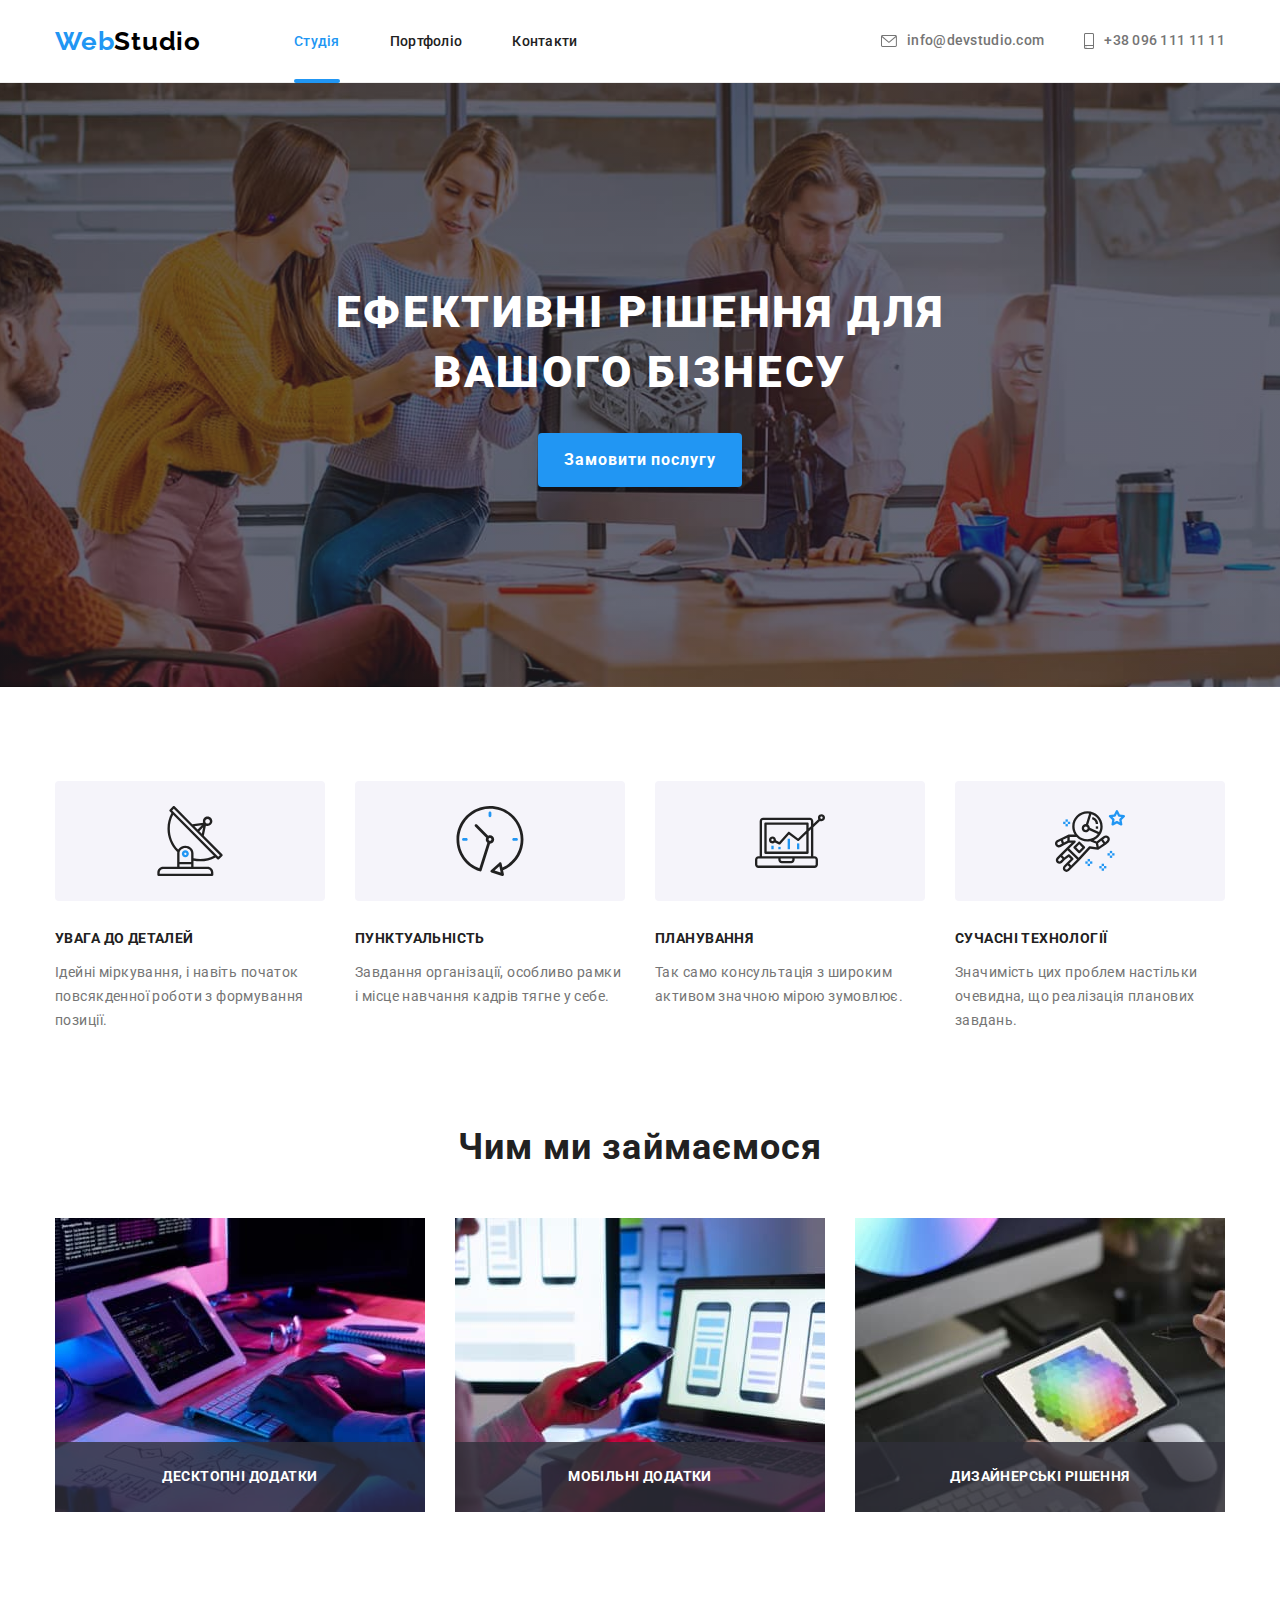
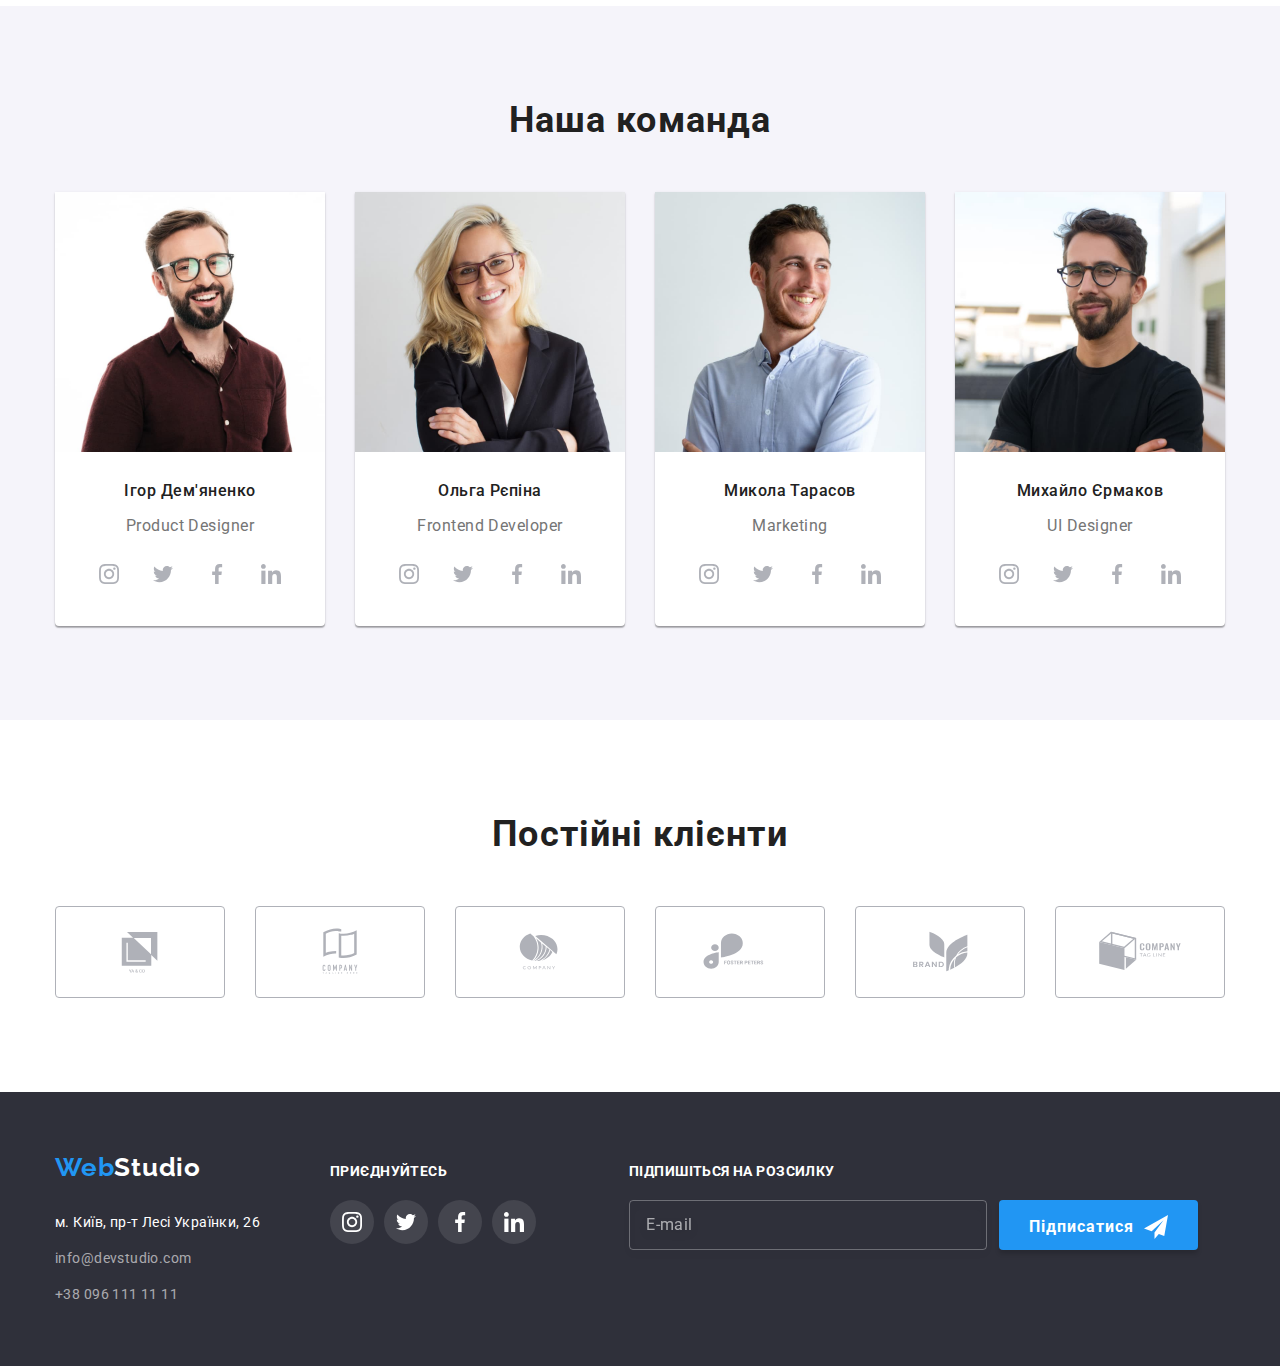
==== commit 77a6a218: "finish" ====
--- a/index.html
+++ b/index.html
@@ -70,6 +70,47 @@
                   </svg>
                 </div>
               </button>
+
+              <h3 class="modal-tittle">Залиште свої дані, ми вам передзвонимо</h3>
+              <form class="form-modal">
+
+                <label for="user-name" class="modal-list">Ім'я</label>
+                <div class="modal-field">
+                  <input type="text" name="user-name" id="user-name" class="input-modal">
+                  <svg class="input-icon-form" width="18" height="18">
+                    <use href="./images/symbol-defs.svg#icon-modalname"></use>
+                  </svg>
+                </div>
+
+                <label for="tel" class="modal-list">Телефон</label>
+                <div class="modal-field">
+                  <input type="tel" name="tel" id="tel" class="input-modal">
+                  <svg class="input-icon-form" width="18" height="18">
+                    <use href="./images/symbol-defs.svg#icon-modalphone"></use>
+                  </svg>
+                </div>
+                
+                <label for="mail" class="modal-list">Пошта</label>
+                <div class="modal-field">
+                  <input type="email" name="mail" id="mail" class="input-modal">
+                  <svg class="input-icon-form" width="18" height="18">
+                    <use href="./images/symbol-defs.svg#icon-modalemail"></use>
+                  </svg>
+                </div>
+
+                <label for="comment" class="modal-list">Коментар</label>
+                <textarea name="comment" id="comment" rows="7" placeholder="Введіть текст" class="input-modal comment"></textarea>
+
+                <div class="modal-check">
+                  <input type="checkbox" name="check" id="check" class="input-modal-check" checked>
+                  <svg class="checkbox-icon" width="16" height="15">
+                    <use href="./images/symbol-defs.svg#icon-check"></use>
+                  </svg>
+                  <label for="check" class="check-text">Погоджуюся з розсилкою та приймаю <a href="#" class="modal-link">Умови договору</a></label>
+                </div>
+
+                <button type="submit" class="modal-button">Відправити</button>
+              </form>
             </div>
           </div>
         </div>
@@ -476,19 +517,17 @@
             </li>
           </ul>
         </div>
-        <div>
           <form class="form-input">
             <p class="input-tittle">Підпишіться на розсилку</p>
             <div class="mail-input">
-              <input type="email" name="mail" id="mail" placeholder="E-mail">
-              <button type="submit" class="footer-input">Підписатися
-                <svg class="input-icon" width="24" height="24">
+              <input type="email" name="mail" id="mail" placeholder="E-mail" class="footer-input">
+              <button type="submit" class="footer-button">Підписатися
+                <svg class="input-icon-footer" width="24" height="24">
                   <use href="./images/symbol-defs.svg#icon-send"></use>
                 </svg>
               </button>
             </div>
           </form>
-        </div>
       </div>
     </footer>
     <script src="./js/modal.js"></script>
--- a/css/styles.css
+++ b/css/styles.css
@@ -211,8 +211,8 @@
 }
 .btn-primary:hover,
 .btn-primary:focus,
-.footer-input:hover,
-.footer-input:focus {
+.footer-button:hover,
+.footer-button:focus {
     background-color: #188CE8;
 }
 .nav-list-link:hover,
@@ -299,7 +299,140 @@
     min-width: 528px;
     background-color: #FFFFFF;
 }
-
+.form-modal {
+    padding: 0px 40px 40px 40px;
+    display: flex;
+    flex-direction: column;
+    justify-content: center;
+    align-items: flex-start;
+}
+
+.modal-tittle {
+    padding: 40px 40px 0 40px;
+    margin-bottom: 12px;
+    font-weight: 700;
+    font-size: 20px;
+    line-height: 1.15;
+    text-align: center;
+    letter-spacing: 0.03em;
+    color: var(--tittle-text-color);
+}
+.modal-list {
+    font-weight: 400;
+    font-size: 12px;
+    line-height: 1.14;
+    letter-spacing: 0.01em;
+    color: var(--primary-text-color);
+    margin-bottom: 4px;
+}
+.input-modal {
+    border: 1px solid rgba(33, 33, 33, 0.2);
+    border-radius: 4px;
+    margin-bottom: 10px;
+    width: 448px;
+    height: 40px;
+    padding: 0 12px 0 40px;
+    transition-property: border-color; 
+    transition-duration: 250ms;
+    transition-timing-function: cubic-bezier(0.4, 0, 0.2, 1);;
+}
+.input-modal:hover,
+.input-modal:focus {
+    border-color: var(--accent-color);
+}
+.input-modal:hover + .input-icon-form,
+.input-modal:focus + .input-icon-form {
+    fill: var(--accent-color);
+}
+.comment {
+    width: 100%;
+    height: 120px;
+    font-weight: 400;
+    font-size: 12px;
+    line-height: 1.16;
+    letter-spacing: 0.01em;
+    padding: 12px 16px;
+    margin-bottom: 0;
+    resize: none;
+}
+.comment::placeholder {
+    color: rgba(117, 117, 117, 0.5);
+}
+/* textarea {
+    resize: none;
+} */
+.modal-check {
+    display: flex;
+    margin: auto;
+    justify-content: center;
+    align-items: center;
+    margin-top: 20px;
+    margin-bottom: 30px;
+}
+.input-modal-check {
+    appearance: none;
+}
+.checkbox-icon {
+    fill: transparent;
+    border-radius: 2px;
+    border: 2px solid var(--tittle-text-color);
+}
+.input-modal-check:checked + .checkbox-icon {
+    background-color: var(--accent-color);
+    fill: var(--color-text-action);
+    border-radius: 2px;
+    border-color: var(--accent-color);
+}
+.check-text {
+    padding-left: 7px;
+    margin: auto;
+    font-weight: 400;
+    font-size: 14px;
+    line-height: 1.71;
+    letter-spacing: 0.03em;
+    color: var(--primary-text-color);
+}
+.modal-link {
+    color: var(--accent-color);
+}
+.modal-field {
+    position: relative;
+}
+.input-icon-form {
+    fill: var(--tittle-text-color);
+    position: absolute;
+    top: 11px;
+    left: 12px;
+    transition-property: fill; 
+    transition-duration: 250ms;
+    transition-timing-function: cubic-bezier(0.4, 0, 0.2, 1);;
+}
+.modal-button {
+    display: flex;
+    justify-content: center;
+    align-items: center;
+    margin: auto;
+    font-weight: 700;
+    font-size: 16px;
+    line-height: 1.87;
+    text-align: center;
+    letter-spacing: 0.06em;
+    width: 200px;
+    height: 50px;
+    color: var(--color-text-action);
+    background-color: var(--accent-color);
+    box-shadow: 0px 4px 4px rgba(0, 0, 0, 0.15);
+    border-radius: 4px;
+    border: inherit;
+    transition-property: background-color; 
+    transition-duration: 250ms;
+    transition-timing-function: cubic-bezier(0.4, 0, 0.2, 1);;
+}
+.modal-button:hover,
+.modal-button:focus {
+    background-color: #188CE8;
+    cursor: pointer;
+}
 .modal-close {
     display: flex;
     align-items: center;
@@ -320,6 +453,13 @@
 }
 .modal-icon {
     fill: var(--black-color);
+    transition-property: fill; 
+    transition-duration: 250ms;
+    transition-timing-function: cubic-bezier(0.4, 0, 0.2, 1);;
+}
+.modal-icon:hover,
+.modal-icon:focus {
+    fill: var(--accent-color);
 }
 
 /* Button */
@@ -754,7 +894,7 @@
     border-radius: 50%;
     transition-property: background-color, fill;
     transition-duration: 250ms;
-    transition-timing-function: cubic-bezier(0.4, 0, 0.2, 1);;
+    transition-timing-function: cubic-bezier(0.4, 0, 0.2, 1);
 }
 .address-link:hover,
 .address-link:focus {
@@ -773,8 +913,27 @@
 .form-input {
     margin-left: 93px;
 }
-
-.mail-input input {
+.mail-input {
+    display: flex;
+}
+.mail-input input::placeholder {
+    color: rgba(255, 255, 255, 0.6);
+    font-weight: 400;
+    font-size: 16px;
+    line-height: 1.25;
+    letter-spacing: 0.03em;
+}
+.input-tittle {
+    font-weight: 700;
+    font-size: 14px;
+    line-height: 1.14;
+    letter-spacing: 0.03em;
+    text-transform: uppercase;
+    color: var(--color-text-action);
+    margin-bottom: 20px;
+}
+.footer-input {
+    margin-right: 0;
     width: 358px;
     height: 50px;
     padding: 15px 16px;
@@ -782,26 +941,15 @@
     border-radius: 4px;
     border: 1px solid rgba(255, 255, 255, 0.3);
     filter: drop-shadow(0px 4px 4px rgba(0, 0, 0, 0.15));
-
-}
-.mail-input input::placeholder {
-    color: rgba(255, 255, 255, 0.6);
-    font-weight: 400;
-    font-size: 16px;
-    line-height: 1.25;
-    letter-spacing: 0.03em;
-}
-.input-tittle {
-    font-weight: 700;
-    font-size: 14px;
-    line-height: 1.14;
-    letter-spacing: 0.03em;
-    text-transform: uppercase;
-    color: var(--color-text-action);
-    margin-bottom: 20px;
-}
-.footer-input {
-    padding: 0;
+    transition-property: background-color, border-color;
+    transition-duration: 250ms;
+    transition-timing-function: cubic-bezier(0.4, 0, 0.2, 1);
+}
+.footer-button {
+    position: relative;
+    padding: 10px 62px 10px 28px;
+    margin-left: 12px;
+    max-height: 50px;
     background-color: var(--accent-color);
     color: var(--color-text-action);
     border-color: transparent;
@@ -814,12 +962,19 @@
     letter-spacing: 0.06em;
     text-align: center;
     cursor: pointer;
-    min-width: 200px;
-    min-height: 50px;
     transition-property: color, background-color, box-shadow;
     transition-duration: 250ms;
     transition-timing-function: cubic-bezier(0.4, 0, 0.2, 1);;
 }
-.input-icon {
+
+.input-icon-footer {
+    position: absolute;
     fill: var(--primary-background-color);
-}
+    top: 13px;
+    right: 28px;
+}
+.footer-input:hover,
+.footer-input:focus {
+    border-color: var(--accent-color);
+    background-color: transparent;
+}